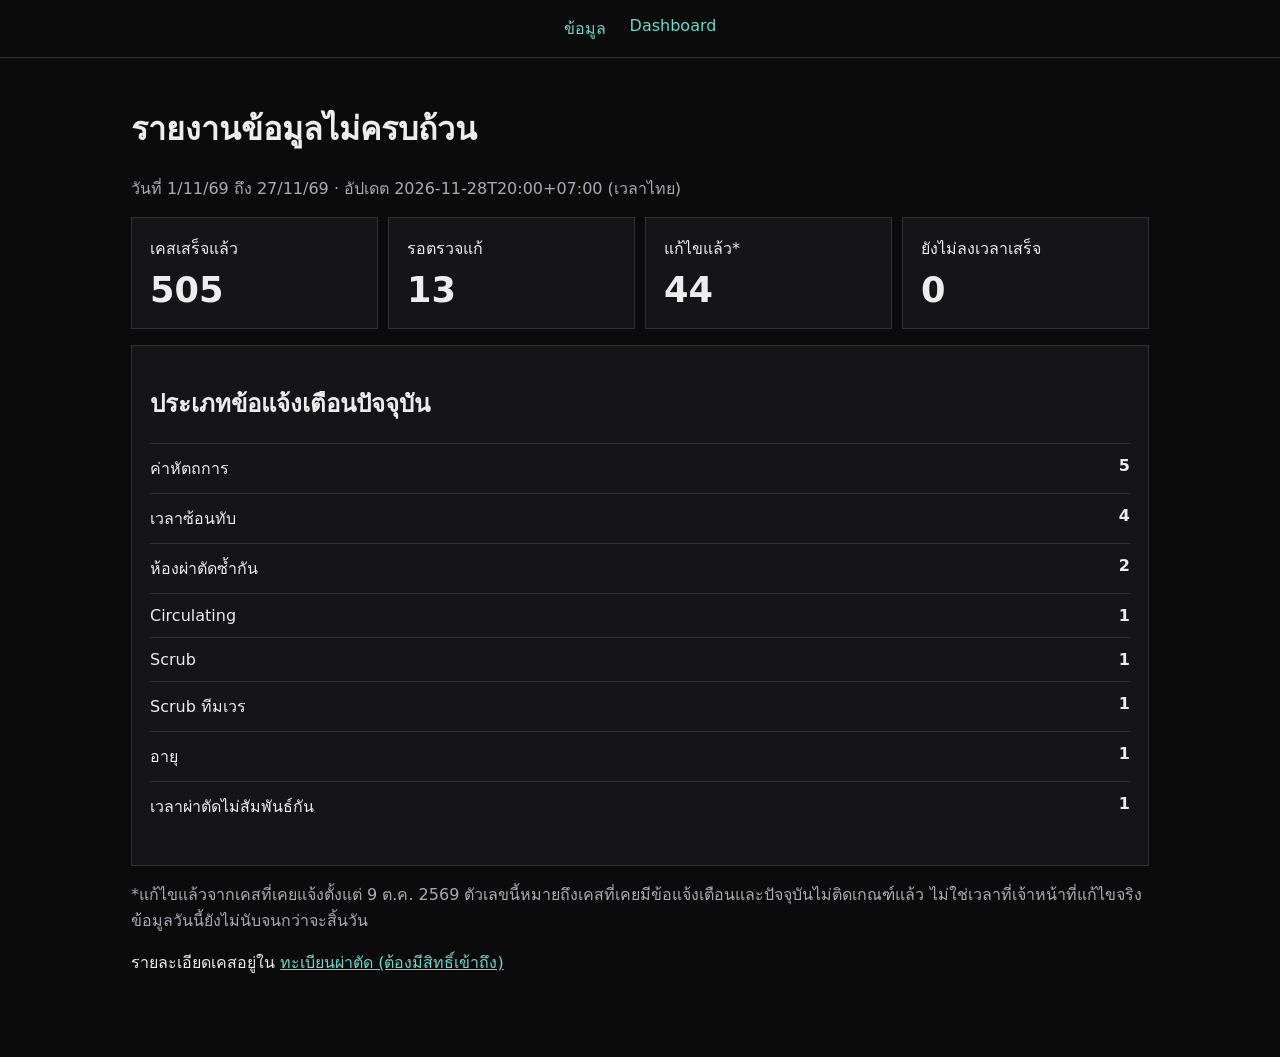
==== index.html @ ac910a4b "Refresh public aggregate audit" ====
<!doctype html><html lang="th"><head><meta charset="utf-8">
<meta name="viewport" content="width=device-width,initial-scale=1">
<title>รายงานข้อมูลไม่ครบถ้วน — OR Audit</title><style>
:root{color-scheme:dark;font-family:system-ui,-apple-system,sans-serif;background:#0b0b0c;color:#ededed}
*{box-sizing:border-box}body{margin:0}main{max-width:1050px;margin:auto;padding:24px 16px 64px}
nav{border-bottom:1px solid #303038;padding:16px;display:flex;gap:24px;justify-content:center}
a{color:#69dacc}nav a{text-decoration:none}h1{font-size:clamp(1.5rem,3vw,2rem)}
.muted{color:#aaaab4}.grid{display:grid;grid-template-columns:repeat(auto-fit,minmax(170px,1fr));gap:10px}
.card,.panel{border:1px solid #303038;background:#151517;padding:18px}.card strong{display:block;font-size:2.2rem;margin-top:8px}
.panel{margin-top:16px}ul{padding:0;list-style:none}li{border-top:1px solid #303038;padding:12px 0;display:flex;justify-content:space-between;gap:12px}
.note{line-height:1.65}@media(max-width:480px){.grid{grid-template-columns:repeat(2,minmax(0,1fr))}.card{padding:12px}.card strong{font-size:1.8rem}}
</style></head><body><nav><a href="index.html">ข้อมูล</a><a href="dashboard.html">Dashboard</a></nav>
<main><h1>รายงานข้อมูลไม่ครบถ้วน</h1><p class="muted">วันที่ 1/11/69 ถึง 27/11/69 · อัปเดต 2026-11-28T20:00+07:00 (เวลาไทย)</p>
<section class="grid" aria-label="สรุป"><div class="card">เคสเสร็จแล้ว<strong>505</strong></div>
<div class="card">รอตรวจแก้<strong>13</strong></div>
<div class="card">แก้ไขแล้ว*<strong>44</strong></div>
<div class="card">ยังไม่ลงเวลาเสร็จ<strong>0</strong></div></section>
<section class="panel"><h2>ประเภทข้อแจ้งเตือนปัจจุบัน</h2><ul><li><span>ค่าหัตถการ</span><strong>5</strong></li><li><span>เวลาซ้อนทับ</span><strong>4</strong></li><li><span>ห้องผ่าตัดซ้ำกัน</span><strong>2</strong></li><li><span>Circulating</span><strong>1</strong></li><li><span>Scrub</span><strong>1</strong></li><li><span>Scrub ทีมเวร</span><strong>1</strong></li><li><span>อายุ</span><strong>1</strong></li><li><span>เวลาผ่าตัดไม่สัมพันธ์กัน</span><strong>1</strong></li></ul></section>
<p class="note muted">*แก้ไขแล้วจากเคสที่เคยแจ้งตั้งแต่ 9 ต.ค. 2569 ตัวเลขนี้หมายถึงเคสที่เคยมีข้อแจ้งเตือนและปัจจุบันไม่ติดเกณฑ์แล้ว ไม่ใช่เวลาที่เจ้าหน้าที่แก้ไขจริง ข้อมูลวันนี้ยังไม่นับจนกว่าจะสิ้นวัน</p>
<p class="note">รายละเอียดเคสอยู่ใน <a href="https://docs.google.com/spreadsheets/d/1T57OJl3Pa2oSgCp1pms4IMlwQyu6qdIIihpqqjwFoCk/edit#gid=0">ทะเบียนผ่าตัด (ต้องมีสิทธิ์เข้าถึง)</a></p>
</main></body></html>
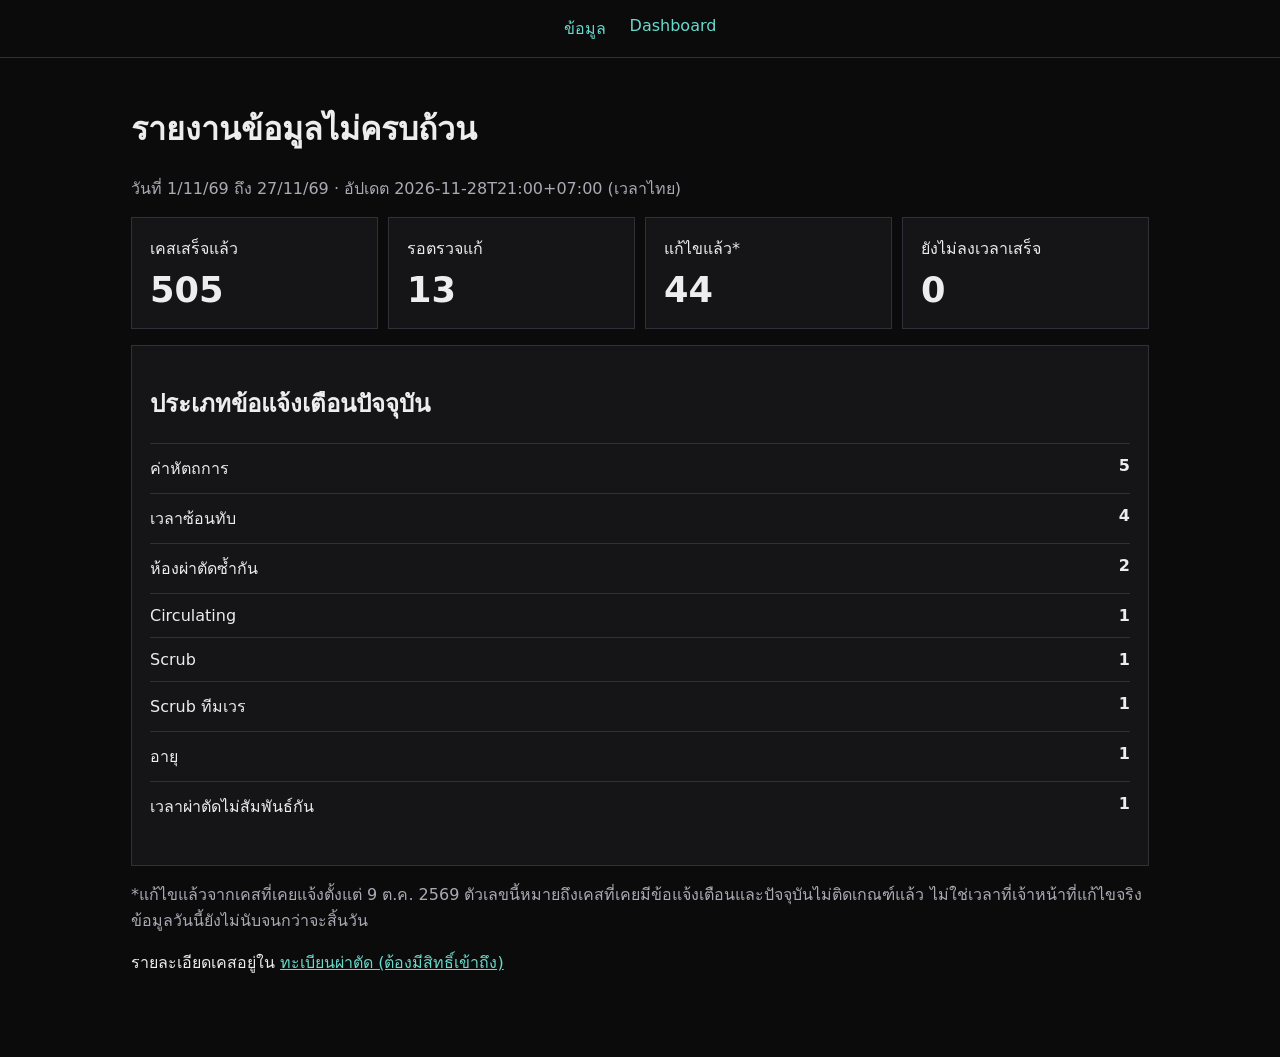
==== commit 64e87599: "Refresh public aggregate audit" ====
--- a/index.html
+++ b/index.html
@@ -10,7 +10,7 @@
 .panel{margin-top:16px}ul{padding:0;list-style:none}li{border-top:1px solid #303038;padding:12px 0;display:flex;justify-content:space-between;gap:12px}
 .note{line-height:1.65}@media(max-width:480px){.grid{grid-template-columns:repeat(2,minmax(0,1fr))}.card{padding:12px}.card strong{font-size:1.8rem}}
 </style></head><body><nav><a href="index.html">ข้อมูล</a><a href="dashboard.html">Dashboard</a></nav>
-<main><h1>รายงานข้อมูลไม่ครบถ้วน</h1><p class="muted">วันที่ 1/11/69 ถึง 27/11/69 · อัปเดต 2026-11-28T20:00+07:00 (เวลาไทย)</p>
+<main><h1>รายงานข้อมูลไม่ครบถ้วน</h1><p class="muted">วันที่ 1/11/69 ถึง 27/11/69 · อัปเดต 2026-11-28T21:00+07:00 (เวลาไทย)</p>
 <section class="grid" aria-label="สรุป"><div class="card">เคสเสร็จแล้ว<strong>505</strong></div>
 <div class="card">รอตรวจแก้<strong>13</strong></div>
 <div class="card">แก้ไขแล้ว*<strong>44</strong></div>
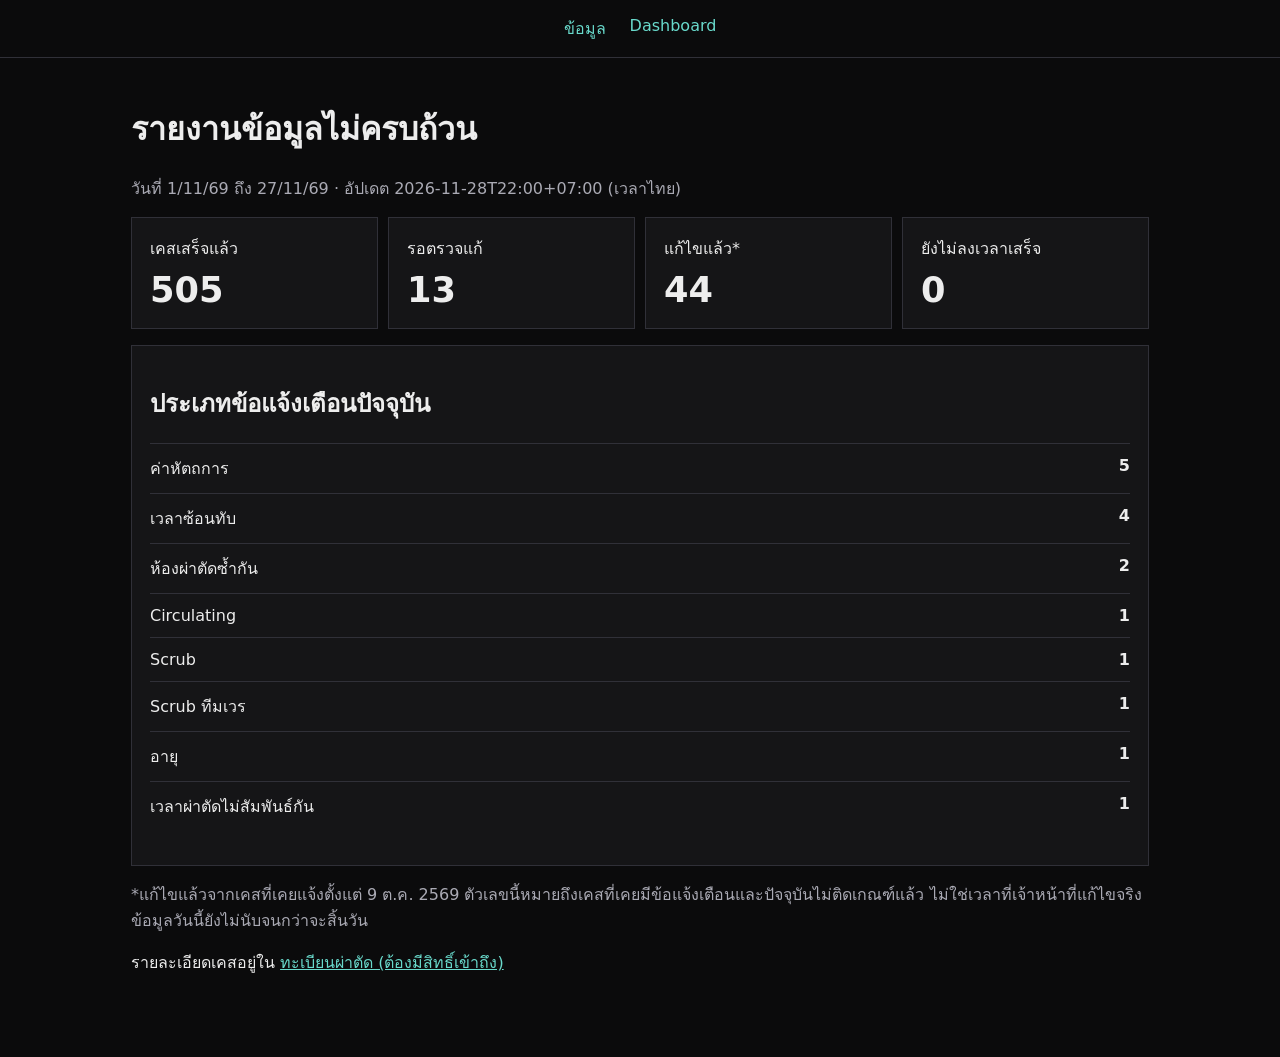
==== commit 70c1ae4f: "Refresh public aggregate audit" ====
--- a/index.html
+++ b/index.html
@@ -10,7 +10,7 @@
 .panel{margin-top:16px}ul{padding:0;list-style:none}li{border-top:1px solid #303038;padding:12px 0;display:flex;justify-content:space-between;gap:12px}
 .note{line-height:1.65}@media(max-width:480px){.grid{grid-template-columns:repeat(2,minmax(0,1fr))}.card{padding:12px}.card strong{font-size:1.8rem}}
 </style></head><body><nav><a href="index.html">ข้อมูล</a><a href="dashboard.html">Dashboard</a></nav>
-<main><h1>รายงานข้อมูลไม่ครบถ้วน</h1><p class="muted">วันที่ 1/11/69 ถึง 27/11/69 · อัปเดต 2026-11-28T21:00+07:00 (เวลาไทย)</p>
+<main><h1>รายงานข้อมูลไม่ครบถ้วน</h1><p class="muted">วันที่ 1/11/69 ถึง 27/11/69 · อัปเดต 2026-11-28T22:00+07:00 (เวลาไทย)</p>
 <section class="grid" aria-label="สรุป"><div class="card">เคสเสร็จแล้ว<strong>505</strong></div>
 <div class="card">รอตรวจแก้<strong>13</strong></div>
 <div class="card">แก้ไขแล้ว*<strong>44</strong></div>
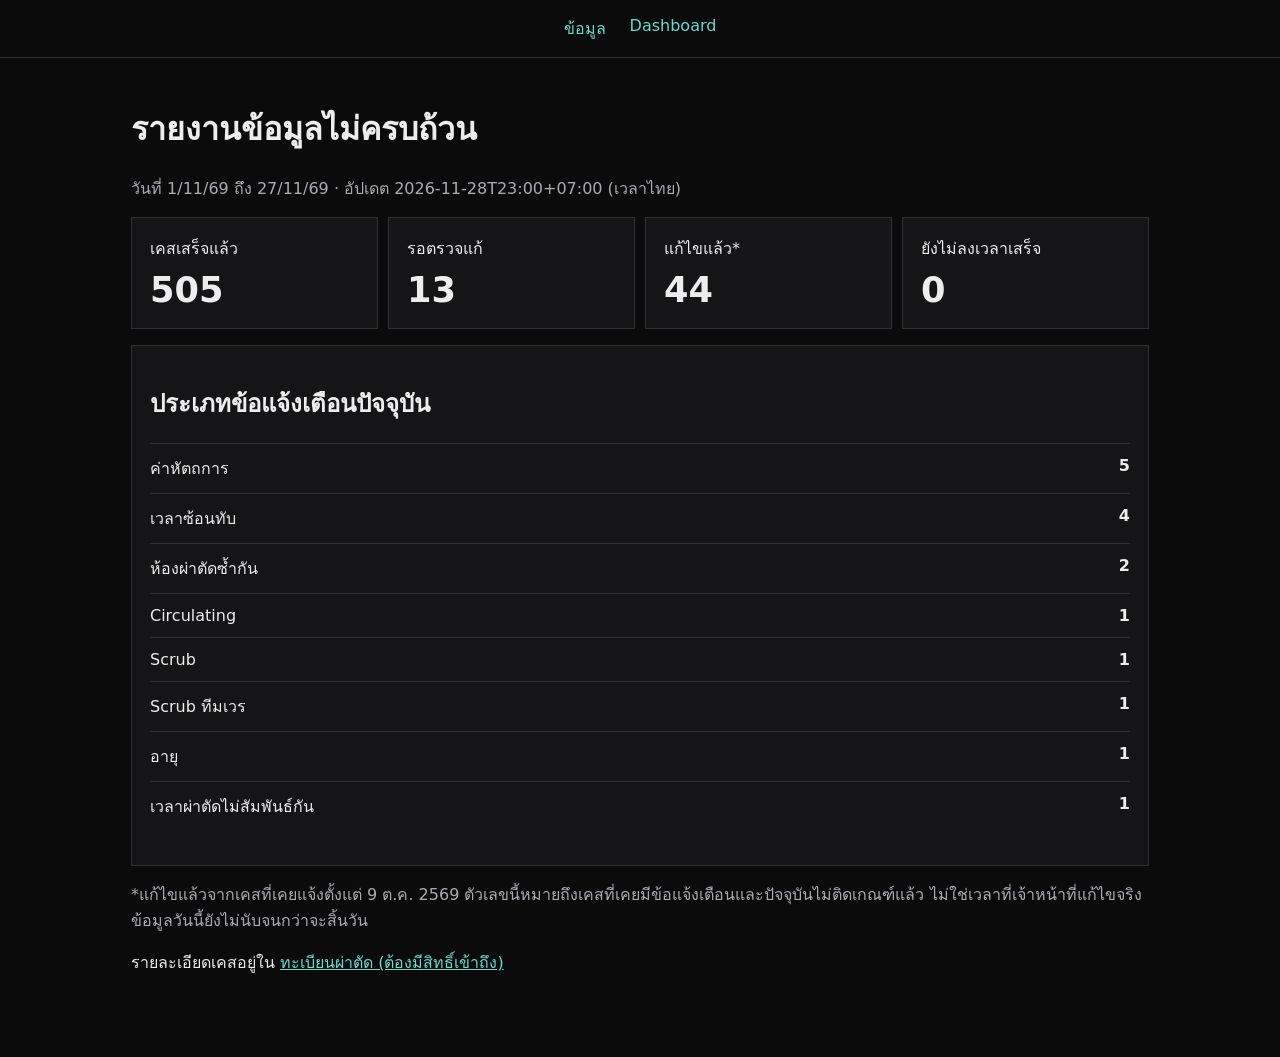
==== commit 4e2f469c: "Refresh public aggregate audit" ====
--- a/index.html
+++ b/index.html
@@ -10,7 +10,7 @@
 .panel{margin-top:16px}ul{padding:0;list-style:none}li{border-top:1px solid #303038;padding:12px 0;display:flex;justify-content:space-between;gap:12px}
 .note{line-height:1.65}@media(max-width:480px){.grid{grid-template-columns:repeat(2,minmax(0,1fr))}.card{padding:12px}.card strong{font-size:1.8rem}}
 </style></head><body><nav><a href="index.html">ข้อมูล</a><a href="dashboard.html">Dashboard</a></nav>
-<main><h1>รายงานข้อมูลไม่ครบถ้วน</h1><p class="muted">วันที่ 1/11/69 ถึง 27/11/69 · อัปเดต 2026-11-28T22:00+07:00 (เวลาไทย)</p>
+<main><h1>รายงานข้อมูลไม่ครบถ้วน</h1><p class="muted">วันที่ 1/11/69 ถึง 27/11/69 · อัปเดต 2026-11-28T23:00+07:00 (เวลาไทย)</p>
 <section class="grid" aria-label="สรุป"><div class="card">เคสเสร็จแล้ว<strong>505</strong></div>
 <div class="card">รอตรวจแก้<strong>13</strong></div>
 <div class="card">แก้ไขแล้ว*<strong>44</strong></div>
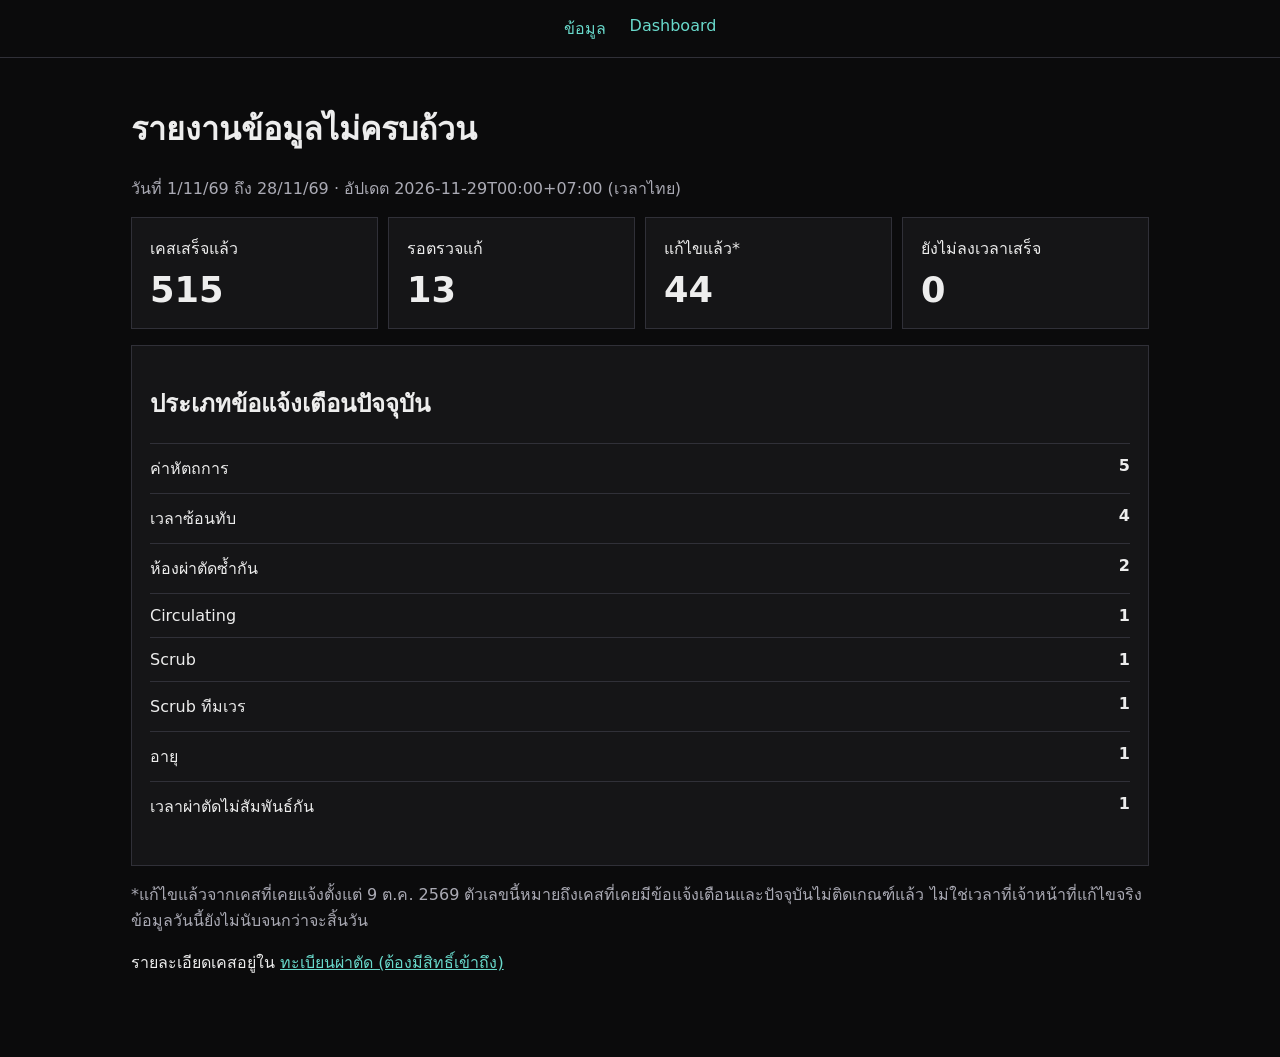
==== commit c3dfa2fd: "Refresh public aggregate audit" ====
--- a/index.html
+++ b/index.html
@@ -10,8 +10,8 @@
 .panel{margin-top:16px}ul{padding:0;list-style:none}li{border-top:1px solid #303038;padding:12px 0;display:flex;justify-content:space-between;gap:12px}
 .note{line-height:1.65}@media(max-width:480px){.grid{grid-template-columns:repeat(2,minmax(0,1fr))}.card{padding:12px}.card strong{font-size:1.8rem}}
 </style></head><body><nav><a href="index.html">ข้อมูล</a><a href="dashboard.html">Dashboard</a></nav>
-<main><h1>รายงานข้อมูลไม่ครบถ้วน</h1><p class="muted">วันที่ 1/11/69 ถึง 27/11/69 · อัปเดต 2026-11-28T23:00+07:00 (เวลาไทย)</p>
-<section class="grid" aria-label="สรุป"><div class="card">เคสเสร็จแล้ว<strong>505</strong></div>
+<main><h1>รายงานข้อมูลไม่ครบถ้วน</h1><p class="muted">วันที่ 1/11/69 ถึง 28/11/69 · อัปเดต 2026-11-29T00:00+07:00 (เวลาไทย)</p>
+<section class="grid" aria-label="สรุป"><div class="card">เคสเสร็จแล้ว<strong>515</strong></div>
 <div class="card">รอตรวจแก้<strong>13</strong></div>
 <div class="card">แก้ไขแล้ว*<strong>44</strong></div>
 <div class="card">ยังไม่ลงเวลาเสร็จ<strong>0</strong></div></section>
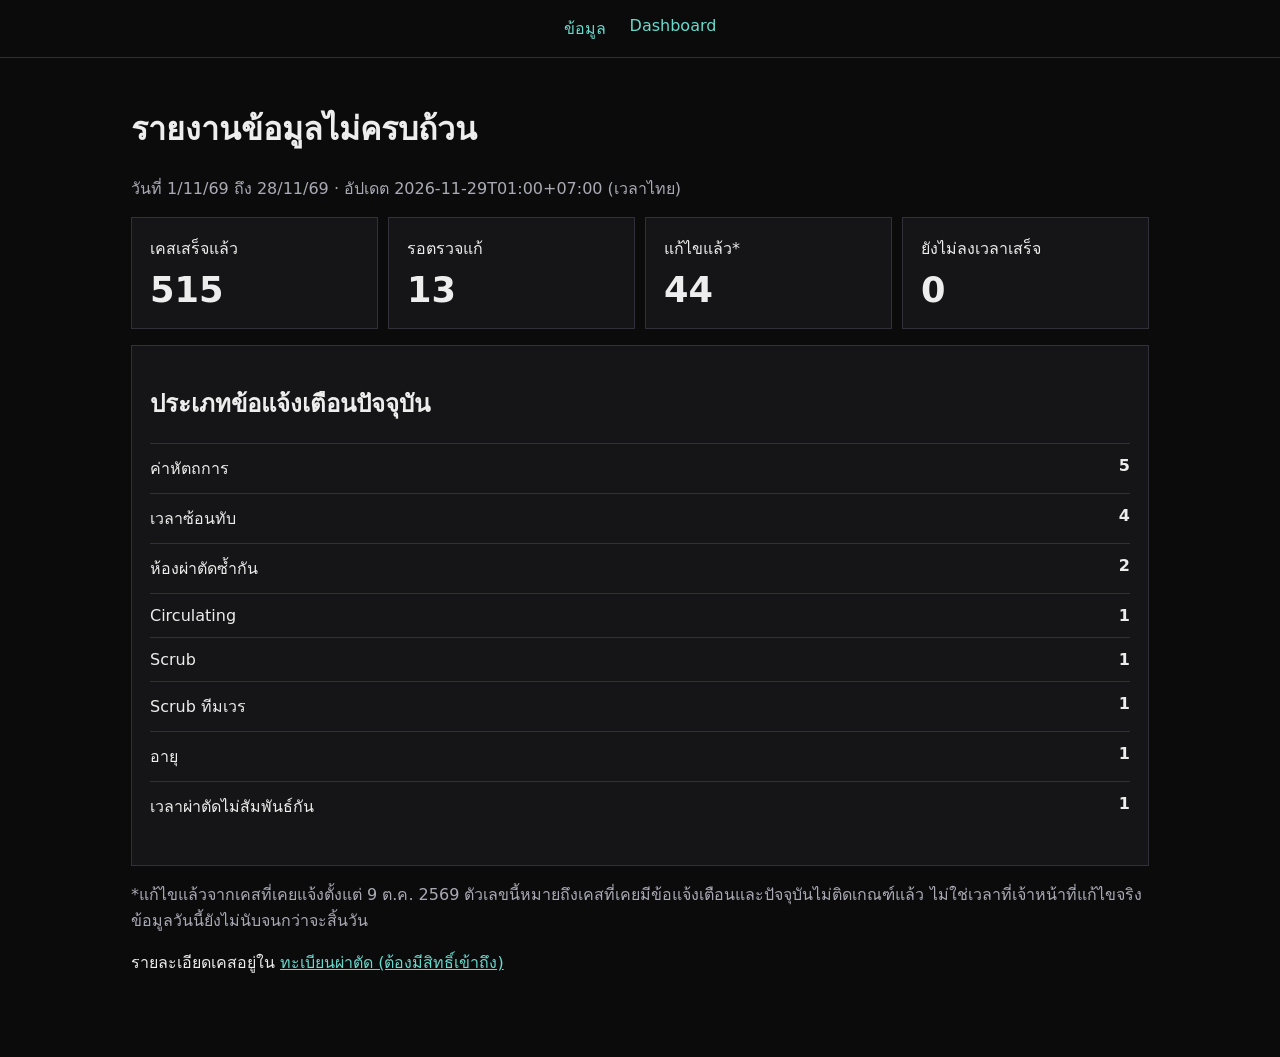
==== commit 431d10cd: "Refresh public aggregate audit" ====
--- a/index.html
+++ b/index.html
@@ -10,7 +10,7 @@
 .panel{margin-top:16px}ul{padding:0;list-style:none}li{border-top:1px solid #303038;padding:12px 0;display:flex;justify-content:space-between;gap:12px}
 .note{line-height:1.65}@media(max-width:480px){.grid{grid-template-columns:repeat(2,minmax(0,1fr))}.card{padding:12px}.card strong{font-size:1.8rem}}
 </style></head><body><nav><a href="index.html">ข้อมูล</a><a href="dashboard.html">Dashboard</a></nav>
-<main><h1>รายงานข้อมูลไม่ครบถ้วน</h1><p class="muted">วันที่ 1/11/69 ถึง 28/11/69 · อัปเดต 2026-11-29T00:00+07:00 (เวลาไทย)</p>
+<main><h1>รายงานข้อมูลไม่ครบถ้วน</h1><p class="muted">วันที่ 1/11/69 ถึง 28/11/69 · อัปเดต 2026-11-29T01:00+07:00 (เวลาไทย)</p>
 <section class="grid" aria-label="สรุป"><div class="card">เคสเสร็จแล้ว<strong>515</strong></div>
 <div class="card">รอตรวจแก้<strong>13</strong></div>
 <div class="card">แก้ไขแล้ว*<strong>44</strong></div>
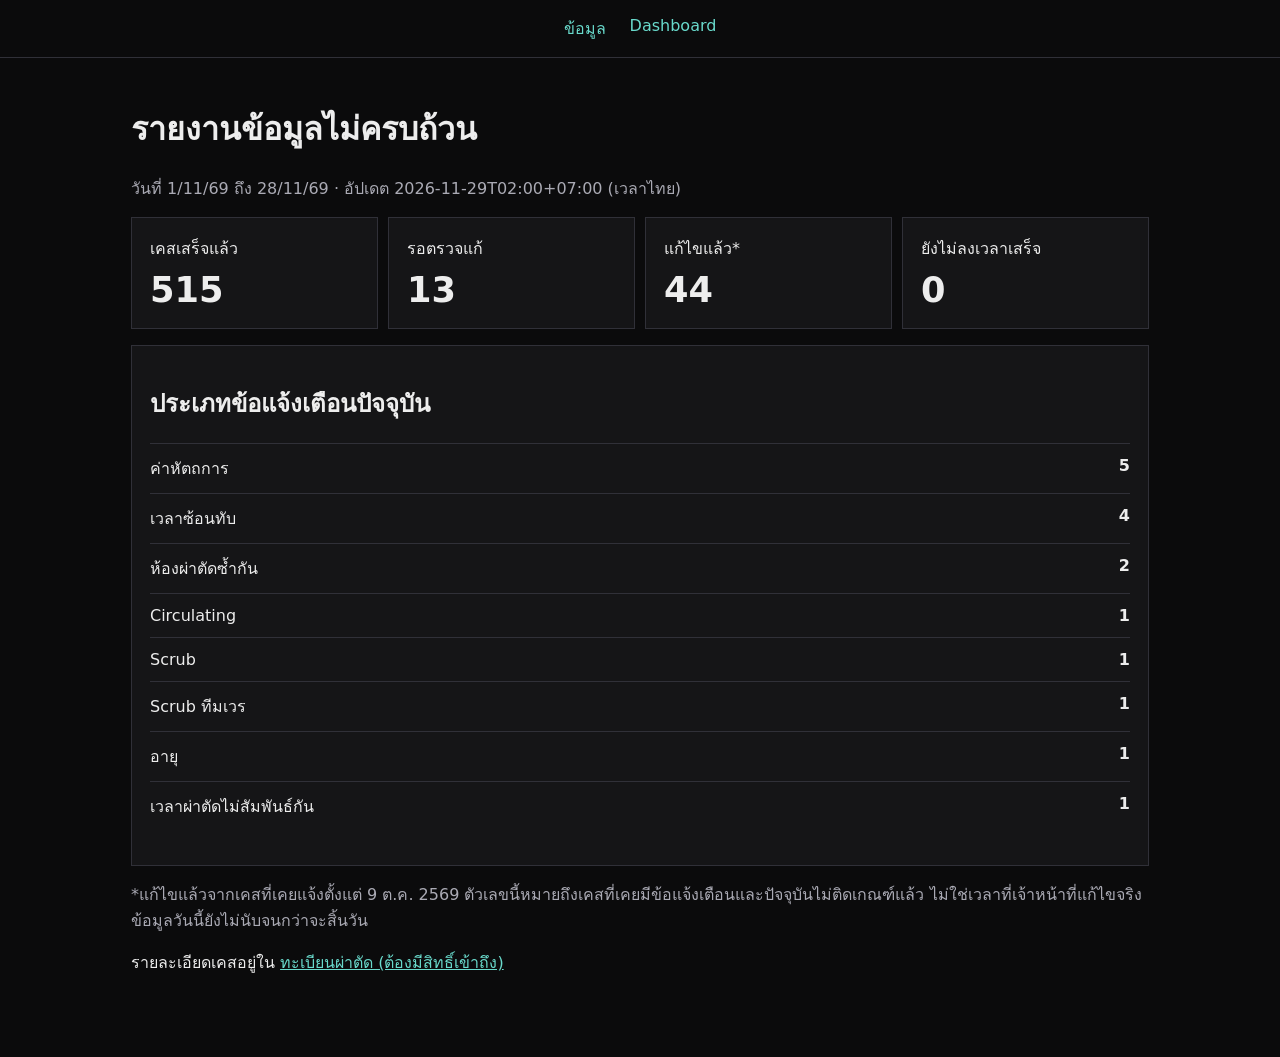
==== commit adc1f7a2: "Refresh public aggregate audit" ====
--- a/index.html
+++ b/index.html
@@ -10,7 +10,7 @@
 .panel{margin-top:16px}ul{padding:0;list-style:none}li{border-top:1px solid #303038;padding:12px 0;display:flex;justify-content:space-between;gap:12px}
 .note{line-height:1.65}@media(max-width:480px){.grid{grid-template-columns:repeat(2,minmax(0,1fr))}.card{padding:12px}.card strong{font-size:1.8rem}}
 </style></head><body><nav><a href="index.html">ข้อมูล</a><a href="dashboard.html">Dashboard</a></nav>
-<main><h1>รายงานข้อมูลไม่ครบถ้วน</h1><p class="muted">วันที่ 1/11/69 ถึง 28/11/69 · อัปเดต 2026-11-29T01:00+07:00 (เวลาไทย)</p>
+<main><h1>รายงานข้อมูลไม่ครบถ้วน</h1><p class="muted">วันที่ 1/11/69 ถึง 28/11/69 · อัปเดต 2026-11-29T02:00+07:00 (เวลาไทย)</p>
 <section class="grid" aria-label="สรุป"><div class="card">เคสเสร็จแล้ว<strong>515</strong></div>
 <div class="card">รอตรวจแก้<strong>13</strong></div>
 <div class="card">แก้ไขแล้ว*<strong>44</strong></div>
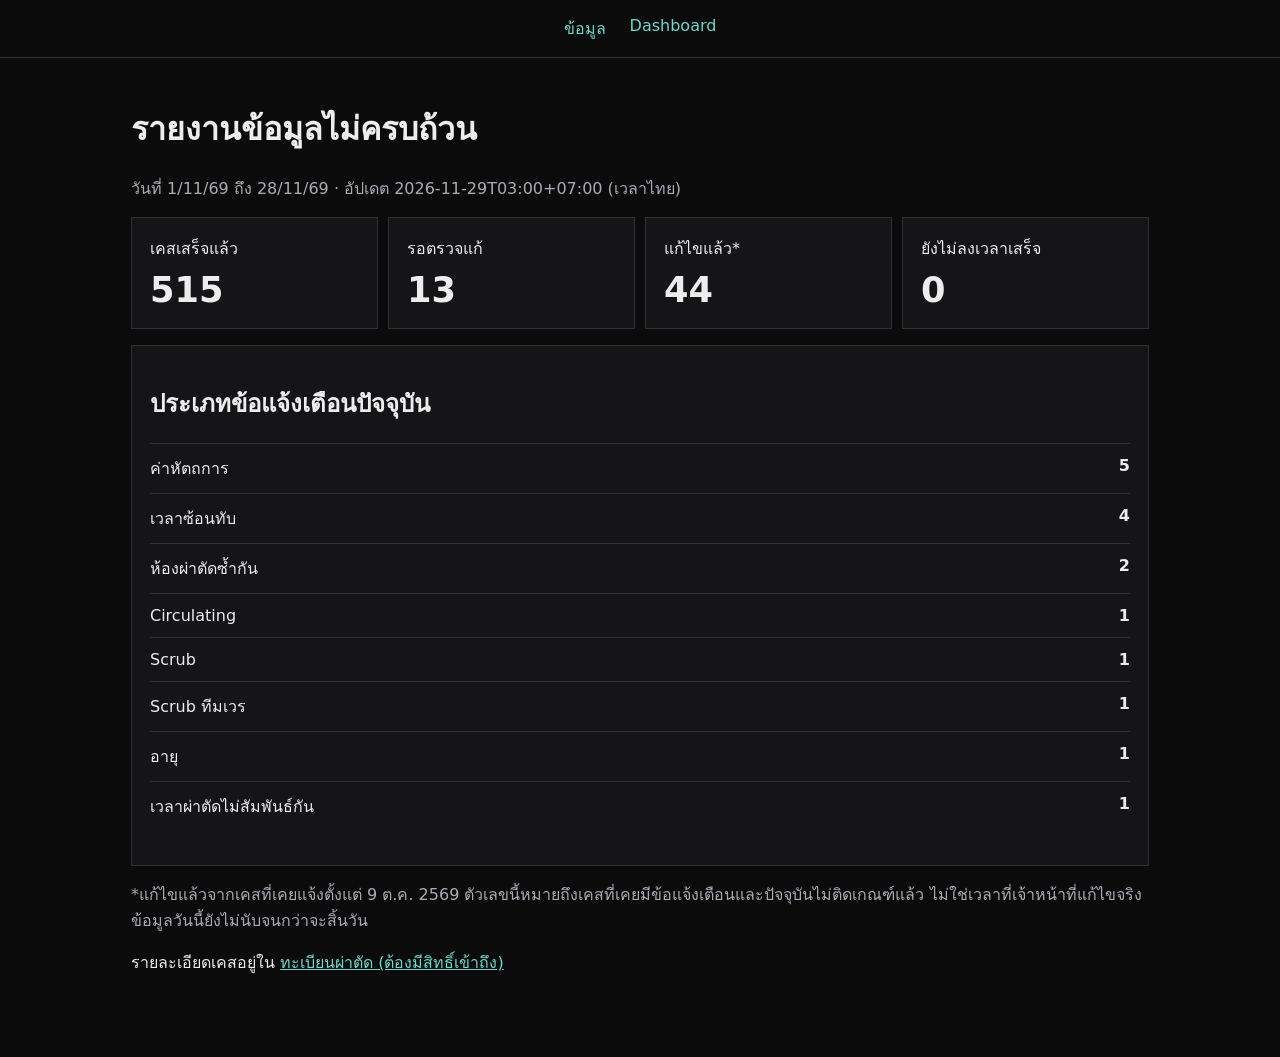
==== commit da98699f: "Refresh public aggregate audit" ====
--- a/index.html
+++ b/index.html
@@ -10,7 +10,7 @@
 .panel{margin-top:16px}ul{padding:0;list-style:none}li{border-top:1px solid #303038;padding:12px 0;display:flex;justify-content:space-between;gap:12px}
 .note{line-height:1.65}@media(max-width:480px){.grid{grid-template-columns:repeat(2,minmax(0,1fr))}.card{padding:12px}.card strong{font-size:1.8rem}}
 </style></head><body><nav><a href="index.html">ข้อมูล</a><a href="dashboard.html">Dashboard</a></nav>
-<main><h1>รายงานข้อมูลไม่ครบถ้วน</h1><p class="muted">วันที่ 1/11/69 ถึง 28/11/69 · อัปเดต 2026-11-29T02:00+07:00 (เวลาไทย)</p>
+<main><h1>รายงานข้อมูลไม่ครบถ้วน</h1><p class="muted">วันที่ 1/11/69 ถึง 28/11/69 · อัปเดต 2026-11-29T03:00+07:00 (เวลาไทย)</p>
 <section class="grid" aria-label="สรุป"><div class="card">เคสเสร็จแล้ว<strong>515</strong></div>
 <div class="card">รอตรวจแก้<strong>13</strong></div>
 <div class="card">แก้ไขแล้ว*<strong>44</strong></div>
